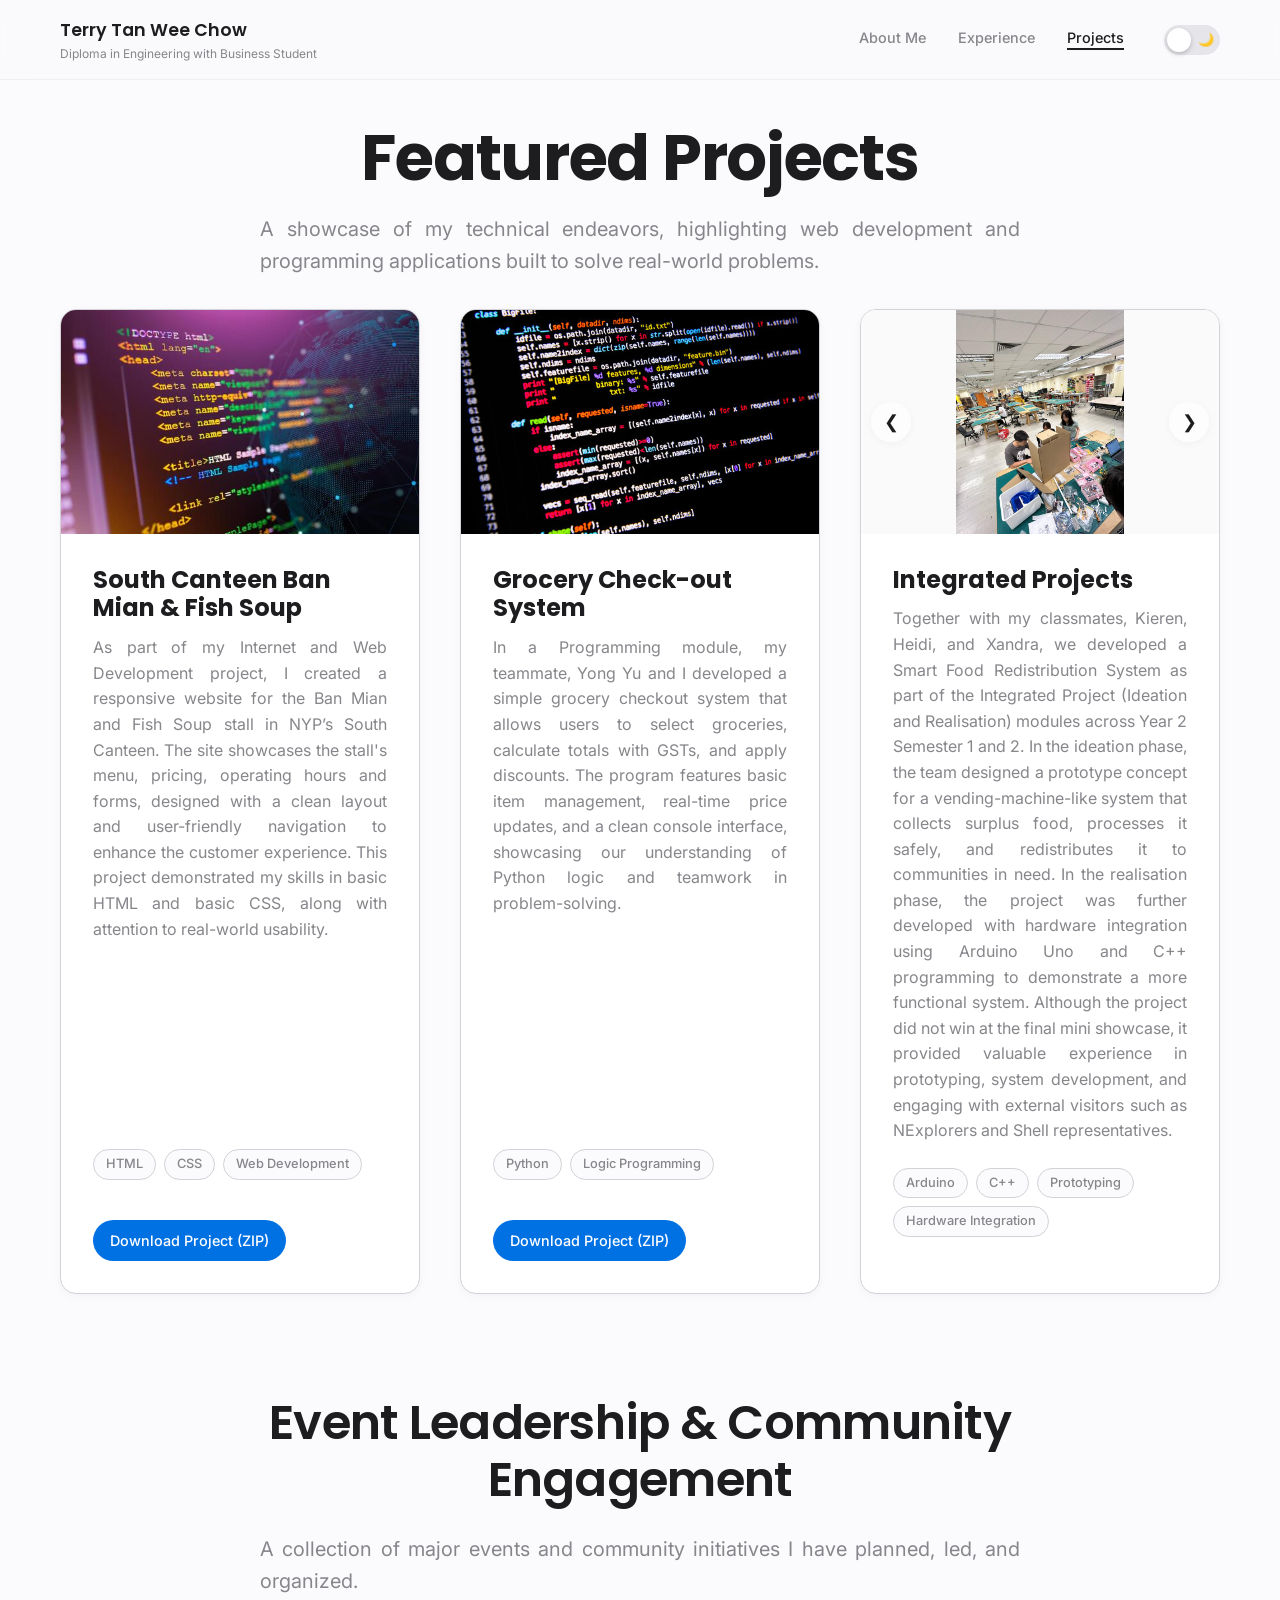
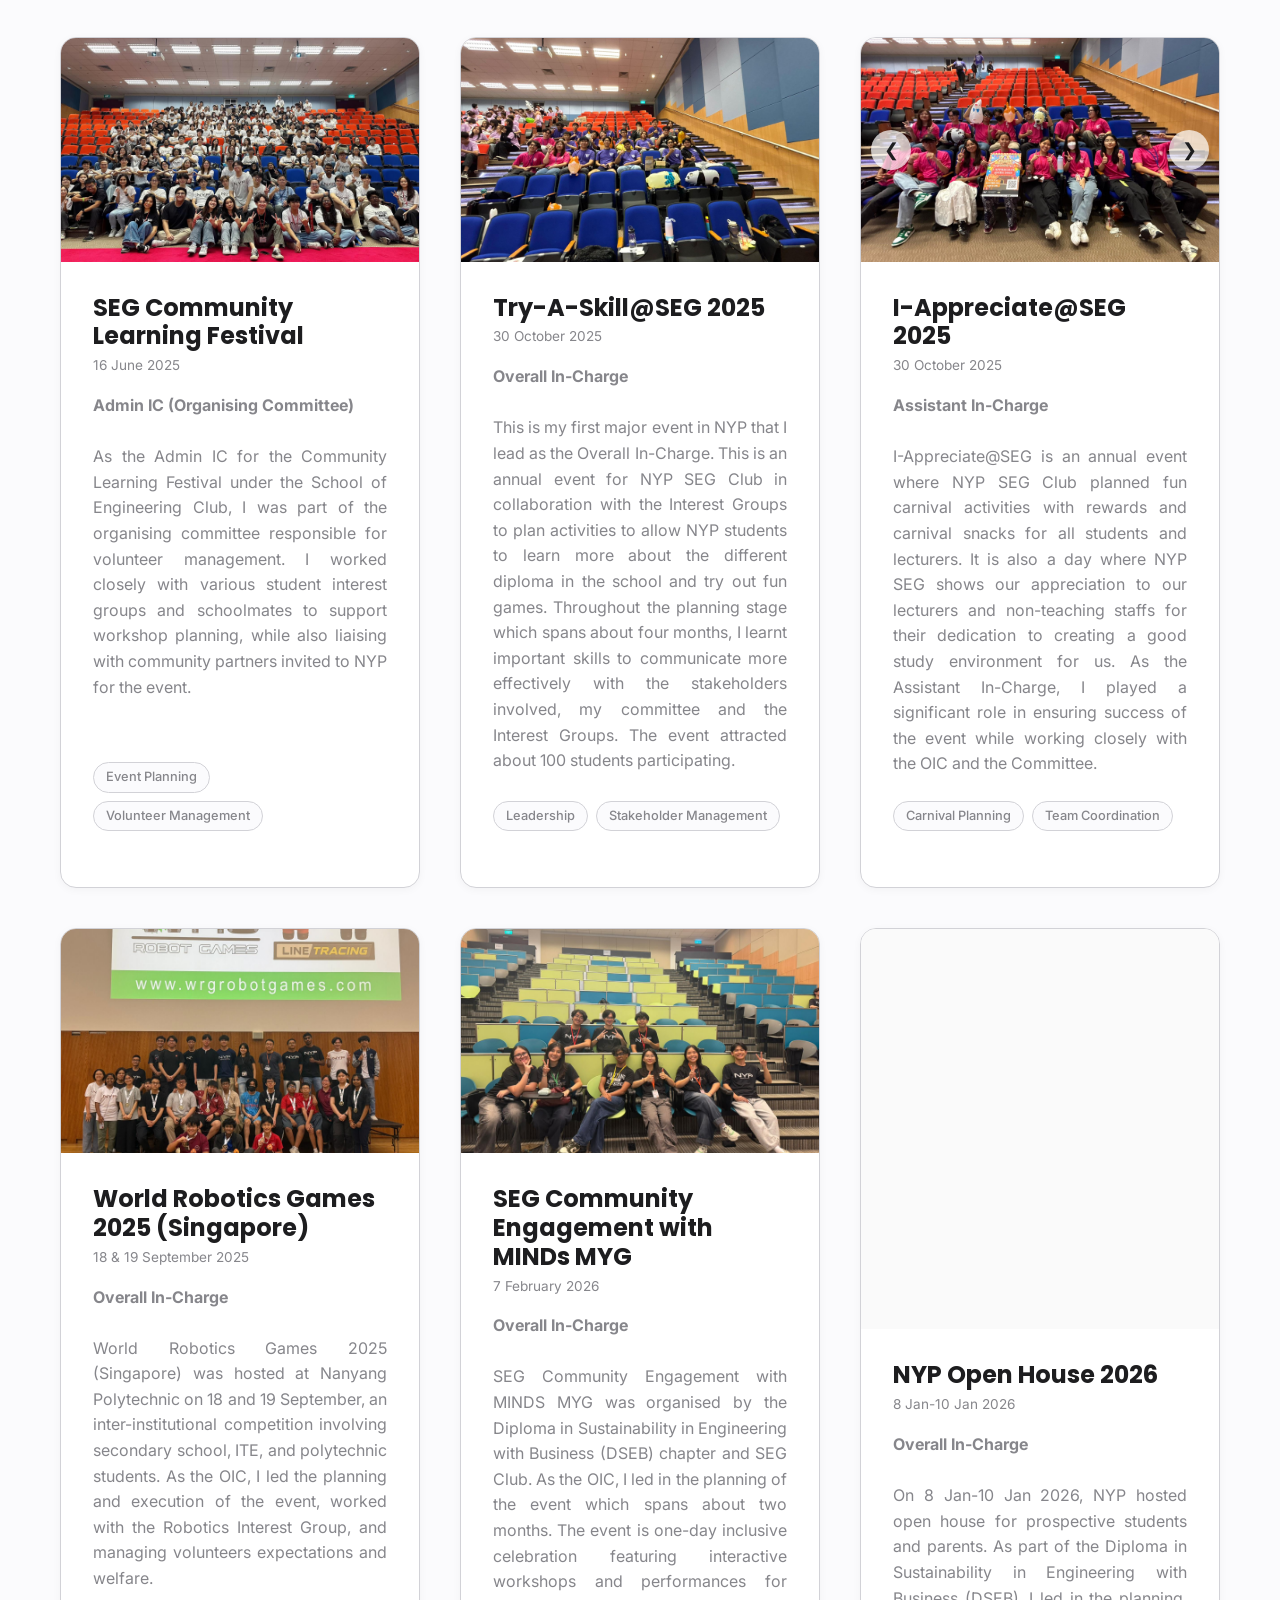
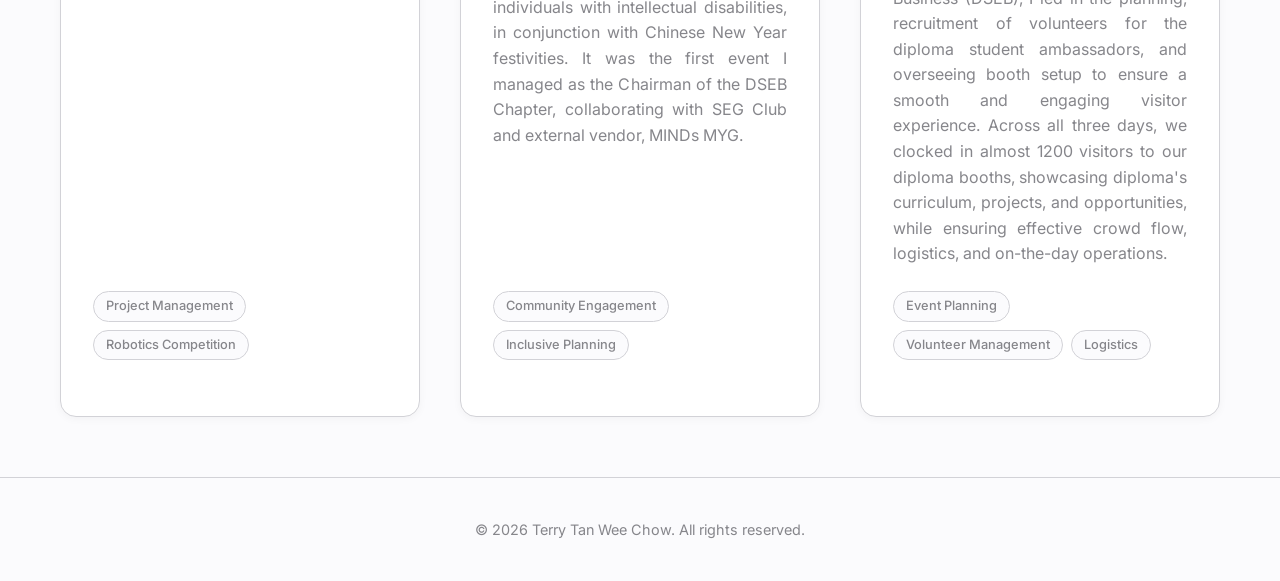
==== project.html @ 7a1ddddc "Add files via upload" ====
<!DOCTYPE html>
<html lang="en">

<head>
  <meta charset="UTF-8">
  <meta name="viewport" content="width=device-width, initial-scale=1.0">
  <title>Projects | Portfolio</title>
  <link rel="stylesheet" href="style/style.css">
  <link rel="preconnect" href="https://fonts.googleapis.com">
  <link rel="preconnect" href="https://fonts.gstatic.com" crossorigin>
  <link
    href="https://fonts.googleapis.com/css2?family=Inter:wght@300;400;500;600&family=Poppins:wght@500;600;700&display=swap"
    rel="stylesheet">
</head>

<body>

  <!-- Navigation -->
  <nav class="navbar" id="navbar">
    <div class="nav-container">
      <div class="nav-brand">
        <span class="nav-name">Terry Tan Wee Chow</span>
        <span class="nav-subtitle">Diploma in Engineering with Business Student</span>
      </div>
      <button class="mobile-menu-btn" id="mobileMenuBtn" aria-label="Toggle Menu">
        <span class="mobile-menu-icon"></span>
      </button>
      <ul class="nav-links" id="navLinks">
        <li><a href="index.html" class="nav-link">About Me</a></li>
        <li><a href="resume.html" class="nav-link">Experience</a></li>
        <li><a href="project.html" class="nav-link active">Projects</a></li>
        <li style="display: flex; align-items: center; margin-left: 8px;">
          <label class="theme-switch" for="darkModeToggle" aria-label="Toggle Dark Mode">
            <input type="checkbox" id="darkModeToggle" />
            <div class="theme-slider">
              <span class="icon">☀️</span>
              <span class="icon">🌙</span>
            </div>
          </label>
        </li>
      </ul>
    </div>
  </nav>

  <!-- Projects Header -->
  <section class="container fade-in projects-header" style="margin-bottom: 20px;">
    <h1 class="heading-xl">Featured Projects</h1>
    <p class="text-lead">A showcase of my technical endeavors, highlighting web development and programming applications
      built to solve real-world problems.</p>
  </section>

  <!-- Projects Gallery -->
  <section class="container fade-in delay-1" style="margin-bottom: 60px;">
    <div class="project-grid">
      <!-- Project 1 -->
      <div class="project-card">
        <div class="project-image-wrapper">
          <img src="style/images/web development.jpg" alt="South Canteen Ban Mian & Fish Soup" class="project-image"
            loading="lazy"
            onerror="this.src='data:image/svg+xml;charset=UTF-8,%3Csvg xmlns=\'http://www.w3.org/2000/svg\' width=\'600\' height=\'400\' viewBox=\'0 0 600 400\'%3E%3Crect width=\'600\' height=\'400\' fill=\'%23e5e5ea\'/%3E%3Ctext x=\'50%25\' y=\'50%25\' dominant-baseline=\'middle\' text-anchor=\'middle\' fill=\'%2386868b\' font-family=\'sans-serif\' font-size=\'20\'%3EImage Placeholder%3C/text%3E%3C/svg%3E'">
        </div>
        <div class="project-content">
          <h3 class="project-title">South Canteen Ban Mian & Fish Soup</h3>
          <p class="project-description">As part of my Internet and Web Development project, I created a responsive
            website for the Ban Mian and Fish Soup stall in NYP’s South Canteen. The site showcases the stall's menu,
            pricing, operating hours and forms, designed with a clean layout and user-friendly navigation to enhance the
            customer experience. This project demonstrated my skills in basic HTML and basic CSS, along with attention
            to real-world usability.</p>
          <div class="project-tags">
            <span class="tag">HTML</span>
            <span class="tag">CSS</span>
            <span class="tag">Web Development</span>
          </div>
          <div class="project-links" style="margin-top: 16px;">
            <a href="style/BanMianWebsite.zip" class="btn btn-primary" download>Download Project (ZIP)</a>
          </div>
        </div>
      </div>

      <!-- Project 2 -->
      <div class="project-card">
        <div class="project-image-wrapper">
          <img src="style/images/python programming.jpg" alt="Grocery Check-out system" class="project-image"
            loading="lazy"
            onerror="this.src='data:image/svg+xml;charset=UTF-8,%3Csvg xmlns=\'http://www.w3.org/2000/svg\' width=\'600\' height=\'400\' viewBox=\'0 0 600 400\'%3E%3Crect width=\'600\' height=\'400\' fill=\'%23e5e5ea\'/%3E%3Ctext x=\'50%25\' y=\'50%25\' dominant-baseline=\'middle\' text-anchor=\'middle\' fill=\'%2386868b\' font-family=\'sans-serif\' font-size=\'20\'%3EImage Placeholder%3C/text%3E%3C/svg%3E'">
        </div>
        <div class="project-content">
          <h3 class="project-title">Grocery Check-out System</h3>
          <p class="project-description">In a Programming module, my teammate, Yong Yu and I developed a simple grocery
            checkout
            system that allows users to select groceries, calculate totals with GSTs, and apply discounts. The program
            features basic item management, real-time price updates, and a clean console interface, showcasing our
            understanding of Python logic and teamwork in problem-solving.</p>
          <div class="project-tags">
            <span class="tag">Python</span>
            <span class="tag">Logic Programming</span>
          </div>
          <div class="project-links" style="margin-top: 16px;">
            <a href="style/GroceryCheckout.zip" class="btn btn-primary" download>Download Project (ZIP)</a>
          </div>
        </div>
      </div>

      <!-- Project 3 -->
      <div class="project-card">
        <div class="project-image-wrapper carousel-container" id="integrated-carousel">
          <div class="carousel-track" id="integrated-track">
            <!-- Photo 1 -->
            <img src="style/images/integrated 1.jpg" alt="Integrated Project 1" class="project-image carousel-slide"
              loading="lazy" style="object-fit: contain; background-color: #fafafa;"
              onerror="this.src='data:image/svg+xml;charset=UTF-8,%3Csvg xmlns=\'http://www.w3.org/2000/svg\' width=\'600\' height=\'400\' viewBox=\'0 0 600 400\'%3E%3Crect width=\'600\' height=\'400\' fill=\'%23e5e5ea\'/%3E%3Ctext x=\'50%25\' y=\'50%25\' dominant-baseline=\'middle\' text-anchor=\'middle\' fill=\'%2386868b\' font-family=\'sans-serif\' font-size=\'20\'%3EPhoto 1%3C/text%3E%3C/svg%3E'">
            <!-- Photo 2 -->
            <img src="style/images/integrated 2.jpg" alt="Integrated Project 2" class="project-image carousel-slide"
              loading="lazy" style="object-fit: contain; background-color: #fafafa;"
              onerror="this.src='data:image/svg+xml;charset=UTF-8,%3Csvg xmlns=\'http://www.w3.org/2000/svg\' width=\'600\' height=\'400\' viewBox=\'0 0 600 400\'%3E%3Crect width=\'600\' height=\'400\' fill=\'%23e5e5ea\'/%3E%3Ctext x=\'50%25\' y=\'50%25\' dominant-baseline=\'middle\' text-anchor=\'middle\' fill=\'%2386868b\' font-family=\'sans-serif\' font-size=\'20\'%3EPhoto 2%3C/text%3E%3C/svg%3E'">
            <!-- Video 1 -->
            <video class="project-image carousel-slide" controls style="background-color: #000; object-fit: contain;"
              src="style/images/integrated video.mp4">
              Your browser does not support the video tag.
            </video>
          </div>
          <button class="carousel-btn prev-btn" id="integrated-prev" aria-label="Previous image">&#10094;</button>
          <button class="carousel-btn next-btn" id="integrated-next" aria-label="Next image">&#10095;</button>
        </div>
        <div class="project-content">
          <h3 class="project-title">Integrated Projects</h3>
          <p class="project-description">Together with my classmates, Kieren, Heidi, and Xandra, we developed a Smart
            Food Redistribution System as part of the Integrated Project (Ideation and Realisation) modules across Year
            2 Semester 1 and 2. In the ideation phase, the team designed a prototype concept for a vending-machine-like
            system that collects surplus food, processes it safely, and redistributes it to communities in need. In the
            realisation phase, the project was further developed with hardware integration using Arduino Uno and C++
            programming to demonstrate a more functional system. Although the project did not win at the final mini
            showcase, it provided valuable experience in prototyping, system development, and engaging with external
            visitors such as NExplorers and Shell representatives.</p>
          <div class="project-tags">
            <span class="tag">Arduino</span>
            <span class="tag">C++</span>
            <span class="tag">Prototyping</span>
            <span class="tag">Hardware Integration</span>
          </div>
        </div>
      </div>
    </div>
  </section>

  <!-- Events Header -->
  <section class="container fade-in delay-2"
    style="text-align: center; max-width: 800px; margin: 0 auto 40px; padding-top: 40px;">
    <h2 class="heading-lg">Event Leadership & Community Engagement</h2>
    <p class="text-lead">A collection of major events and community initiatives I have planned, led, and organized.</p>
  </section>

  <!-- Events Gallery -->
  <section class="container fade-in delay-2" style="margin-bottom: 60px;">
    <div class="project-grid">
      <!-- Event 1 -->
      <div class="project-card">
        <div class="project-image-wrapper">
          <img src="style/images/seg clf.jpg" alt="SEG Community Learning Festival" class="project-image"
            loading="lazy"
            onerror="this.src='data:image/svg+xml;charset=UTF-8,%3Csvg xmlns=\'http://www.w3.org/2000/svg\' width=\'600\' height=\'400\' viewBox=\'0 0 600 400\'%3E%3Crect width=\'600\' height=\'400\' fill=\'%23e5e5ea\'/%3E%3Ctext x=\'50%25\' y=\'50%25\' dominant-baseline=\'middle\' text-anchor=\'middle\' fill=\'%2386868b\' font-family=\'sans-serif\' font-size=\'20\'%3EImage Placeholder%3C/text%3E%3C/svg%3E'">
        </div>
        <div class="project-content">
          <h3 class="project-title" style="margin-bottom: 4px;">SEG Community Learning Festival</h3>
          <p class="duration" style="margin-bottom: 16px;">16 June 2025</p>
          <p class="project-description"><strong>Admin IC (Organising Committee)</strong><br><br>As the Admin IC for the
            Community Learning Festival under the School of Engineering Club, I was part of the organising committee
            responsible for volunteer management. I worked closely with various student interest groups and schoolmates
            to support workshop planning, while also liaising with community partners invited to NYP for the event.</p>
          <div class="project-tags">
            <span class="tag">Event Planning</span>
            <span class="tag">Volunteer Management</span>
          </div>
        </div>
      </div>

      <!-- Event 2 -->
      <div class="project-card">
        <div class="project-image-wrapper">
          <img src="style/images/try a skill (1).jpg" alt="Try-A-Skill@SEG 2025" class="project-image" loading="lazy"
            onerror="this.src='data:image/svg+xml;charset=UTF-8,%3Csvg xmlns=\'http://www.w3.org/2000/svg\' width=\'600\' height=\'400\' viewBox=\'0 0 600 400\'%3E%3Crect width=\'600\' height=\'400\' fill=\'%23e5e5ea\'/%3E%3Ctext x=\'50%25\' y=\'50%25\' dominant-baseline=\'middle\' text-anchor=\'middle\' fill=\'%2386868b\' font-family=\'sans-serif\' font-size=\'20\'%3EImage Placeholder%3C/text%3E%3C/svg%3E'">
        </div>
        <div class="project-content">
          <h3 class="project-title" style="margin-bottom: 4px;">Try-A-Skill@SEG 2025</h3>
          <p class="duration" style="margin-bottom: 16px;">30 October 2025</p>
          <p class="project-description"><strong>Overall In-Charge</strong><br><br>This is my first major event in NYP
            that I lead as the Overall In-Charge. This is an annual event for NYP SEG Club in collaboration with the
            Interest Groups to plan activities to allow NYP students to learn more about the different diploma in the
            school and try out fun games. Throughout the planning stage which spans about four months, I learnt
            important skills to communicate more effectively with the stakeholders involved, my committee and the
            Interest Groups. The event attracted about 100 students participating.</p>
          <div class="project-tags">
            <span class="tag">Leadership</span>
            <span class="tag">Stakeholder Management</span>
          </div>
        </div>
      </div>

      <!-- Event 3 -->
      <div class="project-card">
        <div class="project-image-wrapper carousel-container" id="iappreciate-carousel">
          <div class="carousel-track" id="iappreciate-track">
            <img src="style/images/i-appreciate (1).jpg" alt="I-Appreciate@SEG 2025 - 1"
              class="project-image carousel-slide" loading="lazy"
              onerror="this.src='data:image/svg+xml;charset=UTF-8,%3Csvg xmlns=\'http://www.w3.org/2000/svg\' width=\'600\' height=\'400\' viewBox=\'0 0 600 400\'%3E%3Crect width=\'600\' height=\'400\' fill=\'%23e5e5ea\'/%3E%3Ctext x=\'50%25\' y=\'50%25\' dominant-baseline=\'middle\' text-anchor=\'middle\' fill=\'%2386868b\' font-family=\'sans-serif\' font-size=\'20\'%3EPhoto 1%3C/text%3E%3C/svg%3E'">
            <img src="style/images/i appreciate (2).jpg" alt="I-Appreciate@SEG 2025 - 2"
              class="project-image carousel-slide" loading="lazy"
              onerror="this.src='data:image/svg+xml;charset=UTF-8,%3Csvg xmlns=\'http://www.w3.org/2000/svg\' width=\'600\' height=\'400\' viewBox=\'0 0 600 400\'%3E%3Crect width=\'600\' height=\'400\' fill=\'%23e5e5ea\'/%3E%3Ctext x=\'50%25\' y=\'50%25\' dominant-baseline=\'middle\' text-anchor=\'middle\' fill=\'%2386868b\' font-family=\'sans-serif\' font-size=\'20\'%3EPhoto 2%3C/text%3E%3C/svg%3E'">
            <img src="style/images/i appreciate (3).jpg" alt="I-Appreciate@SEG 2025 - 3"
              class="project-image carousel-slide" loading="lazy"
              onerror="this.src='data:image/svg+xml;charset=UTF-8,%3Csvg xmlns=\'http://www.w3.org/2000/svg\' width=\'600\' height=\'400\' viewBox=\'0 0 600 400\'%3E%3Crect width=\'600\' height=\'400\' fill=\'%23e5e5ea\'/%3E%3Ctext x=\'50%25\' y=\'50%25\' dominant-baseline=\'middle\' text-anchor=\'middle\' fill=\'%2386868b\' font-family=\'sans-serif\' font-size=\'20\'%3EPhoto 3%3C/text%3E%3C/svg%3E'">
            <img src="style/images/i appreciate (4).jpg" alt="I-Appreciate@SEG 2025 - 4"
              class="project-image carousel-slide" loading="lazy" style="object-position: top center;"
              onerror="this.src='data:image/svg+xml;charset=UTF-8,%3Csvg xmlns=\'http://www.w3.org/2000/svg\' width=\'600\' height=\'400\' viewBox=\'0 0 600 400\'%3E%3Crect width=\'600\' height=\'400\' fill=\'%23e5e5ea\'/%3E%3Ctext x=\'50%25\' y=\'50%25\' dominant-baseline=\'middle\' text-anchor=\'middle\' fill=\'%2386868b\' font-family=\'sans-serif\' font-size=\'20\'%3EPhoto 4%3C/text%3E%3C/svg%3E'">
            <img src="style/images/i appreciate (5).jpg" alt="I-Appreciate@SEG 2025 - 5"
              class="project-image carousel-slide" loading="lazy"
              onerror="this.src='data:image/svg+xml;charset=UTF-8,%3Csvg xmlns=\'http://www.w3.org/2000/svg\' width=\'600\' height=\'400\' viewBox=\'0 0 600 400\'%3E%3Crect width=\'600\' height=\'400\' fill=\'%23e5e5ea\'/%3E%3Ctext x=\'50%25\' y=\'50%25\' dominant-baseline=\'middle\' text-anchor=\'middle\' fill=\'%2386868b\' font-family=\'sans-serif\' font-size=\'20\'%3EPhoto 5%3C/text%3E%3C/svg%3E'">
            <img src="style/images/i appreciate (6).jpg" alt="I-Appreciate@SEG 2025 - 6"
              class="project-image carousel-slide" loading="lazy"
              onerror="this.src='data:image/svg+xml;charset=UTF-8,%3Csvg xmlns=\'http://www.w3.org/2000/svg\' width=\'600\' height=\'400\' viewBox=\'0 0 600 400\'%3E%3Crect width=\'600\' height=\'400\' fill=\'%23e5e5ea\'/%3E%3Ctext x=\'50%25\' y=\'50%25\' dominant-baseline=\'middle\' text-anchor=\'middle\' fill=\'%2386868b\' font-family=\'sans-serif\' font-size=\'20\'%3EPhoto 6%3C/text%3E%3C/svg%3E'">
          </div>
          <button class="carousel-btn prev-btn" id="iappreciate-prev" aria-label="Previous image">&#10094;</button>
          <button class="carousel-btn next-btn" id="iappreciate-next" aria-label="Next image">&#10095;</button>
        </div>
        <div class="project-content">
          <h3 class="project-title" style="margin-bottom: 4px;">I-Appreciate@SEG 2025</h3>
          <p class="duration" style="margin-bottom: 16px;">30 October 2025</p>
          <p class="project-description"><strong>Assistant In-Charge</strong><br><br>I-Appreciate@SEG is an annual event
            where NYP SEG Club planned fun carnival activities with rewards and carnival snacks for all students and
            lecturers. It is also a day where NYP SEG shows our appreciation to our lecturers and non-teaching staffs
            for their dedication to creating a good study environment for us. As the Assistant In-Charge, I played a
            significant role in ensuring success of the event while working closely with the OIC and the Committee.</p>
          <div class="project-tags">
            <span class="tag">Carnival Planning</span>
            <span class="tag">Team Coordination</span>
          </div>
        </div>
      </div>

      <!-- Event 4 -->
      <div class="project-card">
        <div class="project-image-wrapper">
          <img src="style/images/wrg 2025.jpeg" alt="World Robotics Games 2025" class="project-image" loading="lazy"
            onerror="this.src='data:image/svg+xml;charset=UTF-8,%3Csvg xmlns=\'http://www.w3.org/2000/svg\' width=\'600\' height=\'400\' viewBox=\'0 0 600 400\'%3E%3Crect width=\'600\' height=\'400\' fill=\'%23e5e5ea\'/%3E%3Ctext x=\'50%25\' y=\'50%25\' dominant-baseline=\'middle\' text-anchor=\'middle\' fill=\'%2386868b\' font-family=\'sans-serif\' font-size=\'20\'%3EImage Placeholder%3C/text%3E%3C/svg%3E'">
        </div>
        <div class="project-content">
          <h3 class="project-title" style="margin-bottom: 4px;">World Robotics Games 2025 (Singapore)</h3>
          <p class="duration" style="margin-bottom: 16px;">18 & 19 September 2025</p>
          <p class="project-description"><strong>Overall In-Charge</strong><br><br>World Robotics Games 2025 (Singapore)
            was hosted at Nanyang Polytechnic on 18 and 19 September, an inter-institutional competition involving
            secondary school, ITE, and polytechnic students. As the OIC, I led the planning and execution of the event,
            worked with the Robotics Interest Group, and managing volunteers expectations and welfare.</p>
          <div class="project-tags">
            <span class="tag">Project Management</span>
            <span class="tag">Robotics Competition</span>
          </div>
        </div>
      </div>

      <!-- Event 5 -->
      <div class="project-card">
        <div class="project-image-wrapper">
          <img src="style/images/seg community engagement comms.jpeg" alt="SEG Community Engagement with MINDs MYG"
            class="project-image" loading="lazy"
            onerror="this.src='data:image/svg+xml;charset=UTF-8,%3Csvg xmlns=\'http://www.w3.org/2000/svg\' width=\'600\' height=\'400\' viewBox=\'0 0 600 400\'%3E%3Crect width=\'600\' height=\'400\' fill=\'%23e5e5ea\'/%3E%3Ctext x=\'50%25\' y=\'50%25\' dominant-baseline=\'middle\' text-anchor=\'middle\' fill=\'%2386868b\' font-family=\'sans-serif\' font-size=\'20\'%3EImage Placeholder%3C/text%3E%3C/svg%3E'">
        </div>
        <div class="project-content">
          <h3 class="project-title" style="margin-bottom: 4px;">SEG Community Engagement with MINDs MYG</h3>
          <p class="duration" style="margin-bottom: 16px;">7 February 2026</p>
          <p class="project-description"><strong>Overall In-Charge</strong><br><br>SEG Community Engagement with MINDS
            MYG was organised by the Diploma in Sustainability in Engineering with Business (DSEB) chapter and SEG Club.
            As the OIC, I led in the planning of the event which spans about two months. The event is one-day inclusive
            celebration featuring interactive workshops and performances for individuals with intellectual disabilities,
            in conjunction with Chinese New Year festivities. It was the first event I managed as the Chairman of the
            DSEB Chapter, collaborating with SEG Club and external vendor, MINDs MYG.</p>
          <div class="project-tags">
            <span class="tag">Community Engagement</span>
            <span class="tag">Inclusive Planning</span>
          </div>
        </div>
      </div>

      <!-- Event 6 -->
      <div class="project-card">
        <div class="project-image-wrapper"
          style="min-height: 400px; display: flex; align-items: center; justify-content: center; background: #fafafa;">
          <iframe src="https://www.instagram.com/reel/DTRq0XhkXzp/embed/" width="100%" height="100%" frameborder="0"
            scrolling="no" allowtransparency="true"
            style="border: none; overflow: hidden; min-height: 400px; max-width: 320px; margin: 0 auto; display: block;"></iframe>
        </div>
        <div class="project-content">
          <h3 class="project-title" style="margin-bottom: 4px;">NYP Open House 2026</h3>
          <p class="duration" style="margin-bottom: 16px;">8 Jan-10 Jan 2026</p>
          <p class="project-description"><strong>Overall In-Charge</strong><br><br>On 8 Jan-10 Jan 2026, NYP hosted open
            house for prospective students and
            parents. As part of the Diploma in Sustainability in Engineering with Business (DSEB), I led in the
            planning, recruitment of volunteers for the diploma student ambassadors, and overseeing booth setup to
            ensure a smooth and engaging visitor experience. Across all three days, we clocked in almost 1200 visitors
            to our diploma booths, showcasing diploma's curriculum, projects, and opportunities, while ensuring
            effective crowd flow, logistics, and on-the-day operations.</p>
          <div class="project-tags">
            <span class="tag">Event Planning</span>
            <span class="tag">Volunteer Management</span>
            <span class="tag">Logistics</span>
          </div>
        </div>
      </div>

    </div>
  </section>

  <!-- Footer -->
  <footer>
    <div class="container">
      <p>&copy; 2026 Terry Tan Wee Chow. All rights reserved.</p>
    </div>
  </footer>

  <script>
    // Mobile Menu Toggle
    const mobileMenuBtn = document.getElementById('mobileMenuBtn');
    const navLinks = document.getElementById('navLinks');

    mobileMenuBtn.addEventListener('click', () => {
      navLinks.classList.toggle('active');
    });

    // Navbar scroll effect
    const navbar = document.getElementById('navbar');
    window.addEventListener('scroll', () => {
      if (window.scrollY > 50) {
        navbar.style.background = 'var(--nav-bg)';
        navbar.style.boxShadow = 'var(--shadow-sm)';
      } else {
        navbar.style.background = 'var(--nav-bg)';
        navbar.style.boxShadow = 'none';
      }
    });

    // Carousel Logic for I-Appreciate
    const track = document.getElementById('iappreciate-track');
    const prevBtn = document.getElementById('iappreciate-prev');
    const nextBtn = document.getElementById('iappreciate-next');

    if (track && prevBtn && nextBtn) {
      const slides = Array.from(track.children);
      let currentIndex = 0;

      function updateCarousel() {
        track.style.transform = 'translateX(-' + (currentIndex * 100) + '%)';
      }

      nextBtn.addEventListener('click', () => {
        currentIndex = (currentIndex + 1) % slides.length;
        updateCarousel();
      });

      prevBtn.addEventListener('click', () => {
        currentIndex = (currentIndex - 1 + slides.length) % slides.length;
        updateCarousel();
      });
    }

    // Carousel Logic for Integrated Project
    const intTrack = document.getElementById('integrated-track');
    const intPrevBtn = document.getElementById('integrated-prev');
    const intNextBtn = document.getElementById('integrated-next');

    if (intTrack && intPrevBtn && intNextBtn) {
      const intSlides = Array.from(intTrack.children);
      let intCurrentIndex = 0;

      function updateIntCarousel() {
        intTrack.style.transform = 'translateX(-' + (intCurrentIndex * 100) + '%)';
      }

      intNextBtn.addEventListener('click', () => {
        intCurrentIndex = (intCurrentIndex + 1) % intSlides.length;
        updateIntCarousel();
      });

      intPrevBtn.addEventListener('click', () => {
        intCurrentIndex = (intCurrentIndex - 1 + intSlides.length) % intSlides.length;
        updateIntCarousel();
      });
    }
  </script>
  <script src="style/theme.js"></script>
</body>

</html>
---- style/style.css ----
@import url('https://fonts.googleapis.com/css2?family=Inter:wght@300;400;500;600&family=Poppins:wght@500;600;700&display=swap');

:root {
  /* Colors */
  --bg-color: #fbfbfd;
  --text-primary: #1d1d1f;
  --text-secondary: #86868b;
  --card-bg: #ffffff;
  --accent-color: #0071e3;
  --accent-hover: #0077ed;
  --border-color: #d2d2d7;
  --nav-bg: rgba(251, 251, 253, 0.8);

  /* Typography */
  --font-heading: 'Poppins', sans-serif;
  --font-body: 'Inter', sans-serif;

  /* Spacing */
  --section-padding: 100px 20px;
  --max-width: 1200px;

  /* Effects */
  --shadow-sm: 0 2px 8px rgba(0, 0, 0, 0.04);
  --shadow-md: 0 4px 16px rgba(0, 0, 0, 0.08);
  --shadow-lg: 0 12px 32px rgba(0, 0, 0, 0.12);
  --radius-sm: 8px;
  --radius-md: 16px;
  --radius-lg: 24px;
  --radius-full: 9999px;
  
  /* Transitions */
  --transition-fast: 0.2s cubic-bezier(0.25, 0.1, 0.25, 1);
  --transition-normal: 0.3s cubic-bezier(0.25, 0.1, 0.25, 1);
}

[data-theme="dark"] {
  --bg-color: #000000;
  --text-primary: #f5f5f7;
  --text-secondary: #a1a1a6;
  --card-bg: #1c1c1e;
  --border-color: #38383a;
  --nav-bg: rgba(0, 0, 0, 0.8);
}

/* Base Styles */
* {
  margin: 0;
  padding: 0;
  box-sizing: border-box;
}

body {
  font-family: var(--font-body);
  background-color: var(--bg-color);
  color: var(--text-primary);
  line-height: 1.6;
  -webkit-font-smoothing: antialiased;
}

h1, h2, h3, h4, h5, h6 {
  font-family: var(--font-heading);
  color: var(--text-primary);
  line-height: 1.2;
}

a {
  text-decoration: none;
  color: inherit;
}

ul {
  list-style: none;
}

img {
  max-width: 100%;
  height: auto;
  display: block;
}

.container {
  max-width: var(--max-width);
  margin: 0 auto;
  padding: 0 20px;
}

/* Typography Classes */
.heading-xl {
  font-size: clamp(2.5rem, 5vw, 4.5rem);
  font-weight: 700;
  letter-spacing: -0.02em;
  margin-bottom: 16px;
}

.heading-lg {
  font-size: clamp(2rem, 4vw, 3rem);
  font-weight: 600;
  letter-spacing: -0.015em;
  margin-bottom: 24px;
}

.heading-md {
  font-size: 1.5rem;
  font-weight: 600;
  margin-bottom: 12px;
}

.text-lead {
  font-size: 1.25rem;
  color: var(--text-secondary);
  font-weight: 400;
  margin-bottom: 32px;
  text-align: justify;
}

.text-muted {
  color: var(--text-secondary);
}

/* Animations */
@keyframes fadeIn {
  from { opacity: 0; transform: translateY(20px); }
  to { opacity: 1; transform: translateY(0); }
}

.fade-in {
  animation: fadeIn 0.8s cubic-bezier(0.25, 0.1, 0.25, 1) forwards;
  opacity: 0;
}

.delay-1 { animation-delay: 0.1s; }
.delay-2 { animation-delay: 0.2s; }
.delay-3 { animation-delay: 0.3s; }

/* Navigation */
.navbar {
  position: fixed;
  top: 0;
  left: 0;
  width: 100%;
  background: var(--nav-bg);
  backdrop-filter: blur(12px);
  -webkit-backdrop-filter: blur(12px);
  z-index: 1000;
  border-bottom: 1px solid rgba(210, 210, 215, 0.3);
  transition: all var(--transition-normal);
}

.nav-container {
  display: flex;
  justify-content: space-between;
  align-items: center;
  padding: 16px 20px;
  max-width: var(--max-width);
  margin: 0 auto;
}

.nav-brand {
  display: flex;
  flex-direction: column;
}

.nav-name {
  font-family: var(--font-heading);
  font-weight: 600;
  font-size: 1.1rem;
}

.nav-subtitle {
  font-size: 0.75rem;
  color: var(--text-secondary);
}

.nav-links {
  display: flex;
  gap: 32px;
}

.nav-link {
  font-size: 0.9rem;
  font-weight: 500;
  color: var(--text-secondary);
  transition: color var(--transition-fast);
  position: relative;
}

.nav-link:hover {
  color: var(--text-primary);
}

.nav-link.active {
  color: var(--text-primary);
}

.nav-link::after {
  content: '';
  position: absolute;
  bottom: -4px;
  left: 0;
  width: 0;
  height: 2px;
  background-color: var(--text-primary);
  transition: width var(--transition-normal);
}

.nav-link:hover::after, .nav-link.active::after {
  width: 100%;
}

/* Mobile Menu Toggle */
.mobile-menu-btn {
  display: none;
  background: none;
  border: none;
  cursor: pointer;
  padding: 8px;
}

.mobile-menu-icon {
  display: block;
  width: 24px;
  height: 2px;
  background-color: var(--text-primary);
  position: relative;
  transition: background-color var(--transition-fast);
}

.mobile-menu-icon::before, .mobile-menu-icon::after {
  content: '';
  position: absolute;
  width: 100%;
  height: 100%;
  background-color: var(--text-primary);
  transition: transform var(--transition-fast);
  left: 0;
}

.mobile-menu-icon::before { transform: translateY(-6px); }
.mobile-menu-icon::after { transform: translateY(6px); }

/* Buttons */
.btn {
  display: inline-flex;
  align-items: center;
  justify-content: center;
  padding: 12px 24px;
  border-radius: var(--radius-full);
  font-size: 1rem;
  font-weight: 500;
  text-align: center;
  cursor: pointer;
  transition: all var(--transition-normal);
  border: 1px solid transparent;
}

.btn-primary {
  background-color: var(--accent-color);
  color: white;
}

.btn-primary:hover {
  background-color: var(--accent-hover);
  transform: translateY(-2px);
  box-shadow: var(--shadow-md);
}

.btn-secondary {
  background-color: transparent;
  color: var(--text-primary);
  border-color: var(--text-primary);
}

.btn-secondary:hover {
  background-color: var(--text-primary);
  color: white;
  transform: translateY(-2px);
}

.btn-group {
  display: flex;
  gap: 16px;
  flex-wrap: wrap;
}

/* Sections */
section {
  padding: var(--section-padding);
}

/* Hero Section */
.hero {
  min-height: 100vh;
  display: flex;
  align-items: center;
  padding-top: 80px; /* Offset for navbar */
}

.hero-grid {
  display: grid;
  grid-template-columns: 1.2fr 0.8fr;
  gap: 64px;
  align-items: center;
}

.hero-content {
  display: flex;
  flex-direction: column;
  justify-content: center;
}

.hero-greeting {
  font-size: 1.25rem;
  font-weight: 500;
  color: var(--text-secondary);
  margin-bottom: 8px;
}

.hero-image-wrapper {
  position: relative;
  border-radius: var(--radius-full);
  overflow: hidden;
  aspect-ratio: 1;
  max-width: 400px;
  margin: 0 auto;
  box-shadow: var(--shadow-lg);
  border: 4px solid white;
}

.hero-image {
  width: 100%;
  height: 100%;
  object-fit: cover;
  transition: transform 0.5s ease;
}

.hero-image-wrapper:hover .hero-image {
  transform: scale(1.05);
}

/* About Section */
.about-grid {
  display: grid;
  grid-template-columns: 1fr 1fr;
  gap: 64px;
  align-items: center;
}

.about-image-wrapper {
  border-radius: var(--radius-md);
  overflow: hidden;
  box-shadow: var(--shadow-md);
}

.about-image {
  width: 100%;
  height: auto;
  aspect-ratio: 4/5;
  object-fit: cover;
}

.about-text p {
  margin-bottom: 16px;
  font-size: 1.1rem;
  color: var(--text-secondary);
}

/* Skills Section */
.skills-grid {
  display: grid;
  grid-template-columns: repeat(auto-fit, minmax(250px, 1fr));
  gap: 24px;
  margin-top: 40px;
}

.skill-card {
  background: var(--card-bg);
  padding: 32px;
  border-radius: var(--radius-md);
  box-shadow: var(--shadow-sm);
  transition: all var(--transition-normal);
  border: 1px solid var(--border-color);
}

.skill-card:hover {
  transform: translateY(-5px);
  box-shadow: var(--shadow-md);
}

.skill-list {
  margin-top: 16px;
}

.skill-list li {
  padding: 8px 0;
  border-bottom: 1px solid var(--border-color);
  color: var(--text-secondary);
}

.skill-list li:last-child {
  border-bottom: none;
}

/* Timeline (Resume) */
.timeline {
  position: relative;
  max-width: 800px;
  margin: 60px auto 0;
}

.timeline::before {
  content: '';
  position: absolute;
  width: 2px;
  background-color: var(--border-color);
  top: 0;
  bottom: 0;
  left: 50%;
  margin-left: -1px;
}

.timeline-item {
  padding: 10px 40px;
  position: relative;
  background-color: inherit;
  width: 50%;
}

.timeline-item:nth-child(odd) {
  left: 0;
}

.timeline-item:nth-child(even) {
  left: 50%;
}

.timeline-dot {
  position: absolute;
  width: 16px;
  height: 16px;
  background-color: white;
  border: 4px solid var(--accent-color);
  border-radius: 50%;
  top: 15px;
  z-index: 1;
}

.timeline-item:nth-child(odd) .timeline-dot {
  right: -8px;
}

.timeline-item:nth-child(even) .timeline-dot {
  left: -8px;
}

.timeline-content {
  padding: 24px;
  background-color: var(--card-bg);
  border-radius: var(--radius-md);
  box-shadow: var(--shadow-sm);
  transition: all var(--transition-normal);
  border: 1px solid var(--border-color);
}

.timeline-content:hover {
  transform: translateY(-5px);
  box-shadow: var(--shadow-md);
}

.company-logo {
  width: 48px;
  height: 48px;
  border-radius: var(--radius-sm);
  background-color: #f0f0f0;
  margin-bottom: 16px;
  object-fit: cover;
}

.job-title {
  font-family: var(--font-heading);
  font-size: 1.25rem;
  font-weight: 600;
  margin-bottom: 4px;
}

.company-name {
  color: var(--accent-color);
  font-weight: 500;
  margin-bottom: 4px;
}

.duration {
  font-size: 0.85rem;
  color: var(--text-secondary);
  margin-bottom: 16px;
}

.responsibilities {
  font-size: 0.95rem;
  color: var(--text-secondary);
  padding-left: 20px;
  list-style-type: disc;
}

.responsibilities li {
  margin-bottom: 8px;
}

/* Certifications */
.certs-grid {
  display: grid;
  grid-template-columns: repeat(auto-fit, minmax(300px, 1fr));
  gap: 24px;
  margin-top: 40px;
}

.cert-card {
  display: flex;
  align-items: center;
  gap: 20px;
  background: var(--card-bg);
  padding: 24px;
  border-radius: var(--radius-md);
  box-shadow: var(--shadow-sm);
  border: 1px solid var(--border-color);
  transition: all var(--transition-normal);
}

.cert-card:hover {
  transform: translateY(-3px);
  box-shadow: var(--shadow-md);
}

.cert-image {
  width: 60px;
  height: 60px;
  border-radius: var(--radius-sm);
  background-color: #f0f0f0;
  object-fit: cover;
}

.cert-info h4 {
  font-size: 1.1rem;
  margin-bottom: 4px;
}

.cert-info p {
  font-size: 0.9rem;
  color: var(--text-secondary);
}

.cert-date {
  font-size: 0.8rem;
  color: var(--text-secondary);
  margin-top: 4px;
}

/* Projects Gallery */
.projects-header {
  text-align: center;
  max-width: 800px;
  margin: 0 auto 60px;
  padding-top: 120px; /* Space for navbar */
}

.project-grid {
  display: grid;
  grid-template-columns: repeat(auto-fill, minmax(350px, 1fr));
  gap: 40px;
}

.project-card {
  background: var(--card-bg);
  border-radius: var(--radius-md);
  overflow: hidden;
  box-shadow: var(--shadow-sm);
  transition: all var(--transition-normal);
  border: 1px solid var(--border-color);
  display: flex;
  flex-direction: column;
}

.project-card:hover {
  transform: translateY(-8px);
  box-shadow: var(--shadow-lg);
}

.project-image-wrapper {
  width: 100%;
  aspect-ratio: 16/10;
  overflow: hidden;
  background-color: #f0f0f0;
}

.project-image {
  width: 100%;
  height: 100%;
  object-fit: cover;
  transition: transform 0.5s ease;
}

.project-card:hover .project-image {
  transform: scale(1.05);
}

.project-content {
  padding: 32px;
  display: flex;
  flex-direction: column;
  flex-grow: 1;
}

.project-title {
  font-size: 1.5rem;
  margin-bottom: 12px;
}

.project-description {
  color: var(--text-secondary);
  margin-bottom: 24px;
  flex-grow: 1;
  text-align: justify;
}

.project-tags {
  display: flex;
  flex-wrap: wrap;
  gap: 8px;
  margin-bottom: 24px;
}

.tag {
  background-color: var(--bg-color);
  color: var(--text-secondary);
  padding: 4px 12px;
  border-radius: var(--radius-full);
  font-size: 0.8rem;
  font-weight: 500;
  border: 1px solid var(--border-color);
}

.project-links {
  display: flex;
  gap: 16px;
}

.project-links .btn {
  padding: 8px 16px;
  font-size: 0.9rem;
}

/* Footer */
footer {
  text-align: center;
  padding: 40px 20px;
  border-top: 1px solid var(--border-color);
  color: var(--text-secondary);
  font-size: 0.9rem;
  margin-top: 40px;
}

/* Carousel */
.carousel-container {
  position: relative;
  overflow: hidden;
}

.carousel-track {
  display: flex;
  transition: transform 0.4s ease-in-out;
  height: 100%;
}

.carousel-slide {
  min-width: 100%;
  flex-shrink: 0;
  object-fit: cover;
}

.carousel-btn {
  position: absolute;
  top: 50%;
  transform: translateY(-50%);
  background: rgba(255, 255, 255, 0.7);
  border: none;
  width: 40px;
  height: 40px;
  border-radius: 50%;
  font-size: 18px;
  color: var(--text-primary);
  cursor: pointer;
  display: flex;
  align-items: center;
  justify-content: center;
  transition: background var(--transition-fast);
  z-index: 2;
  box-shadow: var(--shadow-sm);
}

.carousel-btn:hover {
  background: rgba(255, 255, 255, 1);
}

.prev-btn { left: 10px; }
.next-btn { right: 10px; }

/* Disable hover scale for carousel specifically */
.carousel-container:hover .project-image {
  transform: none;
}

/* Social Icon Button */
.btn-icon {
  padding: 12px;
  width: 48px;
  height: 48px;
  display: inline-flex;
  align-items: center;
  justify-content: center;
}

/* Theme Switch */
.theme-switch-wrapper {
  display: flex;
  align-items: center;
}

.theme-switch {
  display: inline-block;
  height: 30px;
  position: relative;
  width: 56px;
}

.theme-switch input {
  display: none;
}

.theme-slider {
  background-color: #e5e5ea;
  bottom: 0;
  cursor: pointer;
  left: 0;
  position: absolute;
  right: 0;
  top: 0;
  transition: .4s;
  border-radius: 34px;
  display: flex;
  align-items: center;
  justify-content: space-between;
  padding: 0 6px;
}

.theme-slider:before {
  background-color: #fff;
  bottom: 3px;
  content: "";
  height: 24px;
  left: 3px;
  position: absolute;
  transition: .4s;
  width: 24px;
  border-radius: 50%;
  z-index: 2;
  box-shadow: 0 2px 5px rgba(0,0,0,0.2);
}

input:checked + .theme-slider {
  background-color: var(--accent-color);
}

input:checked + .theme-slider:before {
  transform: translateX(26px);
}

.theme-slider .icon {
  font-size: 13px;
  z-index: 1;
  line-height: 1;
}

/* Responsive Design */
@media (max-width: 992px) {
  .hero-grid {
    grid-template-columns: 1fr;
    text-align: center;
    gap: 40px;
  }
  
  .hero-content {
    align-items: center;
  }
  
  .hero-image-wrapper {
    grid-row: 1;
    max-width: 300px;
  }
  
  .about-grid {
    grid-template-columns: 1fr;
  }
}

@media (max-width: 768px) {
  .nav-links {
    position: absolute;
    top: 100%;
    left: 0;
    width: 100%;
    background: var(--card-bg);
    flex-direction: column;
    padding: 20px;
    gap: 20px;
    box-shadow: var(--shadow-md);
    clip-path: polygon(0 0, 100% 0, 100% 0, 0 0);
    transition: clip-path var(--transition-normal);
  }
  
  .nav-links.active {
    clip-path: polygon(0 0, 100% 0, 100% 100%, 0 100%);
  }
  
  .mobile-menu-btn {
    display: block;
  }

  .timeline::before {
    left: 31px;
  }

  .timeline-item {
    width: 100%;
    padding-left: 70px;
    padding-right: 0;
  }

  .timeline-item:nth-child(even) {
    left: 0;
  }

  .timeline-dot {
    left: 22px !important;
  }
  
  .heading-xl {
    font-size: 2.5rem;
  }
  
  .heading-lg {
    font-size: 2rem;
  }
  
  .section-padding {
    padding: 60px 20px;
  }
  
  .project-grid {
    grid-template-columns: 1fr;
  }
}
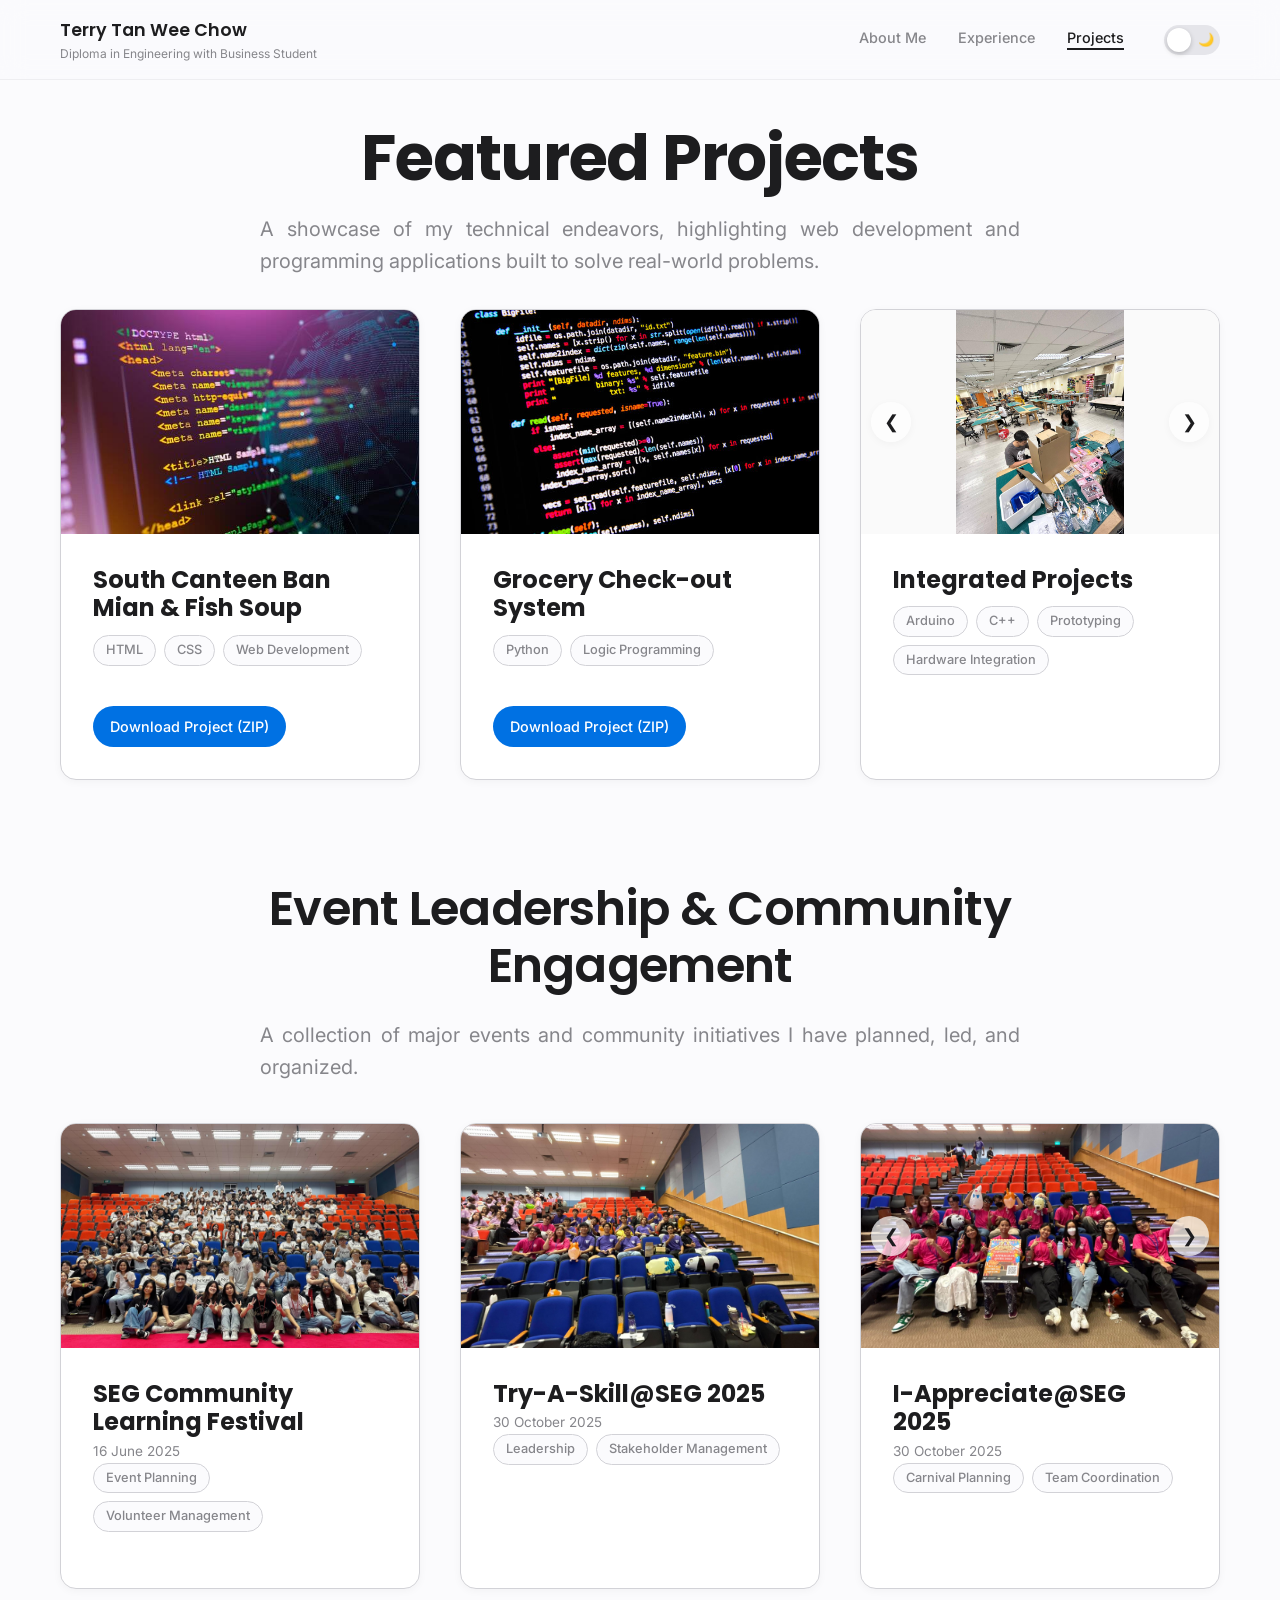
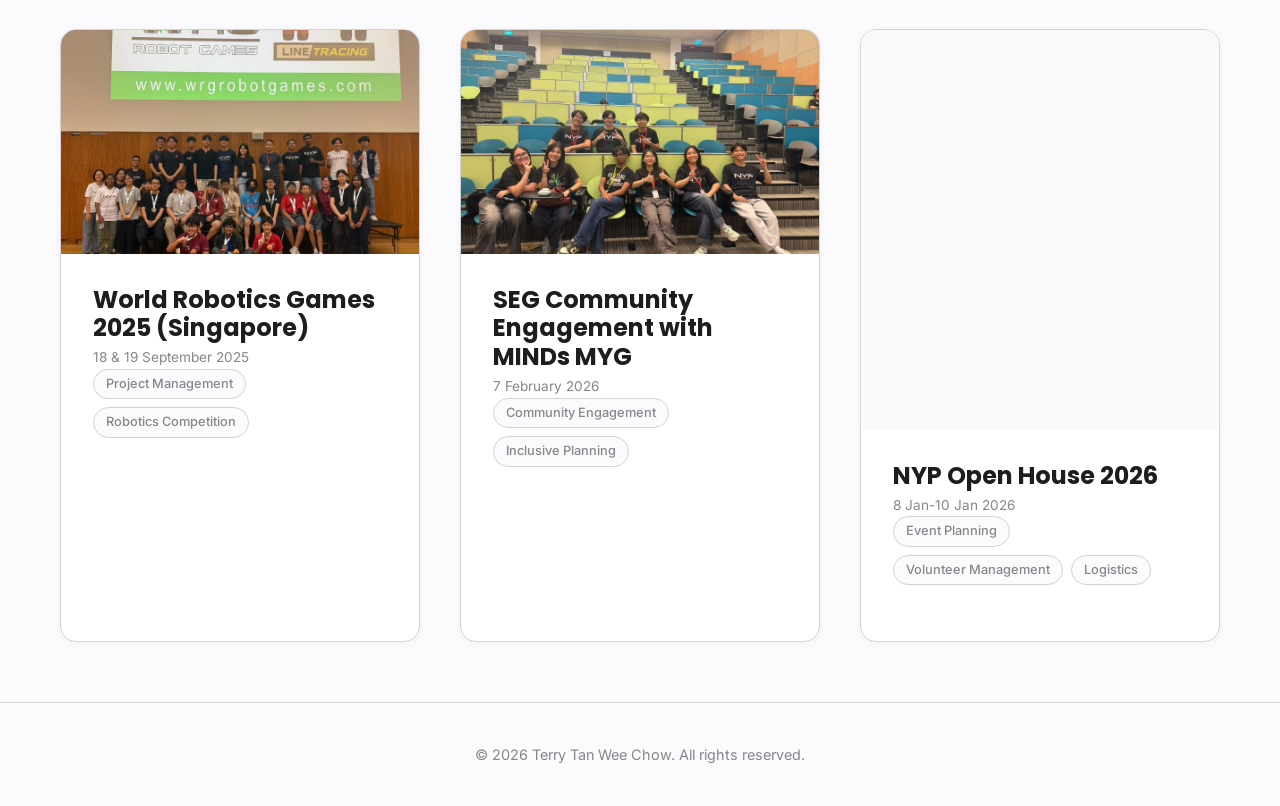
==== commit 58bb0ece: "Add files via upload" ====
--- a/project.html
+++ b/project.html
@@ -4,7 +4,7 @@
 <head>
   <meta charset="UTF-8">
   <meta name="viewport" content="width=device-width, initial-scale=1.0">
-  <title>Projects | Portfolio</title>
+  <title>Projects | Terry Digital Portfolio</title>
   <link rel="stylesheet" href="style/style.css">
   <link rel="preconnect" href="https://fonts.googleapis.com">
   <link rel="preconnect" href="https://fonts.gstatic.com" crossorigin>
@@ -59,13 +59,15 @@
             loading="lazy"
             onerror="this.src='data:image/svg+xml;charset=UTF-8,%3Csvg xmlns=\'http://www.w3.org/2000/svg\' width=\'600\' height=\'400\' viewBox=\'0 0 600 400\'%3E%3Crect width=\'600\' height=\'400\' fill=\'%23e5e5ea\'/%3E%3Ctext x=\'50%25\' y=\'50%25\' dominant-baseline=\'middle\' text-anchor=\'middle\' fill=\'%2386868b\' font-family=\'sans-serif\' font-size=\'20\'%3EImage Placeholder%3C/text%3E%3C/svg%3E'">
         </div>
-        <div class="project-content">
+        <div class="project-content" style="cursor: pointer;" onclick="toggleTimeline(this)">
           <h3 class="project-title">South Canteen Ban Mian & Fish Soup</h3>
-          <p class="project-description">As part of my Internet and Web Development project, I created a responsive
-            website for the Ban Mian and Fish Soup stall in NYP’s South Canteen. The site showcases the stall's menu,
-            pricing, operating hours and forms, designed with a clean layout and user-friendly navigation to enhance the
-            customer experience. This project demonstrated my skills in basic HTML and basic CSS, along with attention
-            to real-world usability.</p>
+          <div class="timeline-description">
+            <p class="project-description" style="margin-bottom: 16px;">As part of my Internet and Web Development project, I created a responsive
+              website for the Ban Mian and Fish Soup stall in NYP’s South Canteen. The site showcases the stall's menu,
+              pricing, operating hours and forms, designed with a clean layout and user-friendly navigation to enhance the
+              customer experience. This project demonstrated my skills in basic HTML and basic CSS, along with attention
+              to real-world usability.</p>
+          </div>
           <div class="project-tags">
             <span class="tag">HTML</span>
             <span class="tag">CSS</span>
@@ -84,13 +86,15 @@
             loading="lazy"
             onerror="this.src='data:image/svg+xml;charset=UTF-8,%3Csvg xmlns=\'http://www.w3.org/2000/svg\' width=\'600\' height=\'400\' viewBox=\'0 0 600 400\'%3E%3Crect width=\'600\' height=\'400\' fill=\'%23e5e5ea\'/%3E%3Ctext x=\'50%25\' y=\'50%25\' dominant-baseline=\'middle\' text-anchor=\'middle\' fill=\'%2386868b\' font-family=\'sans-serif\' font-size=\'20\'%3EImage Placeholder%3C/text%3E%3C/svg%3E'">
         </div>
-        <div class="project-content">
+        <div class="project-content" style="cursor: pointer;" onclick="toggleTimeline(this)">
           <h3 class="project-title">Grocery Check-out System</h3>
-          <p class="project-description">In a Programming module, my teammate, Yong Yu and I developed a simple grocery
-            checkout
-            system that allows users to select groceries, calculate totals with GSTs, and apply discounts. The program
-            features basic item management, real-time price updates, and a clean console interface, showcasing our
-            understanding of Python logic and teamwork in problem-solving.</p>
+          <div class="timeline-description">
+            <p class="project-description" style="margin-bottom: 16px;">In a Programming module, my teammate, Yong Yu and I developed a simple grocery
+              checkout
+              system that allows users to select groceries, calculate totals with GSTs, and apply discounts. The program
+              features basic item management, real-time price updates, and a clean console interface, showcasing our
+              understanding of Python logic and teamwork in problem-solving.</p>
+          </div>
           <div class="project-tags">
             <span class="tag">Python</span>
             <span class="tag">Logic Programming</span>
@@ -122,16 +126,18 @@
           <button class="carousel-btn prev-btn" id="integrated-prev" aria-label="Previous image">&#10094;</button>
           <button class="carousel-btn next-btn" id="integrated-next" aria-label="Next image">&#10095;</button>
         </div>
-        <div class="project-content">
+        <div class="project-content" style="cursor: pointer;" onclick="toggleTimeline(this)">
           <h3 class="project-title">Integrated Projects</h3>
-          <p class="project-description">Together with my classmates, Kieren, Heidi, and Xandra, we developed a Smart
-            Food Redistribution System as part of the Integrated Project (Ideation and Realisation) modules across Year
-            2 Semester 1 and 2. In the ideation phase, the team designed a prototype concept for a vending-machine-like
-            system that collects surplus food, processes it safely, and redistributes it to communities in need. In the
-            realisation phase, the project was further developed with hardware integration using Arduino Uno and C++
-            programming to demonstrate a more functional system. Although the project did not win at the final mini
-            showcase, it provided valuable experience in prototyping, system development, and engaging with external
-            visitors such as NExplorers and Shell representatives.</p>
+          <div class="timeline-description">
+            <p class="project-description" style="margin-bottom: 16px;">Together with my classmates, Kieren, Heidi, and Xandra, we developed a Smart
+              Food Redistribution System as part of the Integrated Project (Ideation and Realisation) modules across Year
+              2 Semester 1 and 2. In the ideation phase, the team designed a prototype concept for a vending-machine-like
+              system that collects surplus food, processes it safely, and redistributes it to communities in need. In the
+              realisation phase, the project was further developed with hardware integration using Arduino Uno and C++
+              programming to demonstrate a more functional system. Although the project did not win at the final mini
+              showcase, it provided valuable experience in prototyping, system development, and engaging with external
+              visitors such as NExplorers and Shell representatives.</p>
+          </div>
           <div class="project-tags">
             <span class="tag">Arduino</span>
             <span class="tag">C++</span>
@@ -156,17 +162,18 @@
       <!-- Event 1 -->
       <div class="project-card">
         <div class="project-image-wrapper">
-          <img src="style/images/seg clf.jpg" alt="SEG Community Learning Festival" class="project-image"
-            loading="lazy"
-            onerror="this.src='data:image/svg+xml;charset=UTF-8,%3Csvg xmlns=\'http://www.w3.org/2000/svg\' width=\'600\' height=\'400\' viewBox=\'0 0 600 400\'%3E%3Crect width=\'600\' height=\'400\' fill=\'%23e5e5ea\'/%3E%3Ctext x=\'50%25\' y=\'50%25\' dominant-baseline=\'middle\' text-anchor=\'middle\' fill=\'%2386868b\' font-family=\'sans-serif\' font-size=\'20\'%3EImage Placeholder%3C/text%3E%3C/svg%3E'">
-        </div>
-        <div class="project-content">
+          <img src="style/images/seg clf.jpg" alt="SEG Community Learning Festival" class="project-image" loading="lazy"
+            onerror="this.src='data:image/svg+xml;charset=UTF-8,%3Csvg xmlns=\'http://www.w3.org/2000/svg\' width=\'600\' height=\'400\' viewBox=\'0 0 600 400\'%3E%3Crect width=\'600\' height=\'400\' fill=\'%23e5e5ea\'/%3E%3Ctext x=\'50%25\' y=\'50%25\' dominant-baseline=\'middle\' text-anchor=\'middle\' fill=\'%2386868b\' font-family=\'sans-serif\' font-size=\'20\'%3EImage Placeholder%3C/text%3E%3C/svg%3E'">
+        </div>
+        <div class="project-content" style="cursor: pointer;" onclick="toggleTimeline(this)">
           <h3 class="project-title" style="margin-bottom: 4px;">SEG Community Learning Festival</h3>
-          <p class="duration" style="margin-bottom: 16px;">16 June 2025</p>
-          <p class="project-description"><strong>Admin IC (Organising Committee)</strong><br><br>As the Admin IC for the
-            Community Learning Festival under the School of Engineering Club, I was part of the organising committee
-            responsible for volunteer management. I worked closely with various student interest groups and schoolmates
-            to support workshop planning, while also liaising with community partners invited to NYP for the event.</p>
+          <p class="duration" style="margin-bottom: 0;">16 June 2025</p>
+          <div class="timeline-description">
+            <p class="project-description" style="margin-top: 16px; margin-bottom: 16px;"><strong>Admin IC (Organising Committee)</strong><br><br>As the Admin IC for the
+              Community Learning Festival under the School of Engineering Club, I was part of the organising committee
+              responsible for volunteer management. I worked closely with various student interest groups and schoolmates
+              to support workshop planning, while also liaising with community partners invited to NYP for the event.</p>
+          </div>
           <div class="project-tags">
             <span class="tag">Event Planning</span>
             <span class="tag">Volunteer Management</span>
@@ -180,15 +187,17 @@
           <img src="style/images/try a skill (1).jpg" alt="Try-A-Skill@SEG 2025" class="project-image" loading="lazy"
             onerror="this.src='data:image/svg+xml;charset=UTF-8,%3Csvg xmlns=\'http://www.w3.org/2000/svg\' width=\'600\' height=\'400\' viewBox=\'0 0 600 400\'%3E%3Crect width=\'600\' height=\'400\' fill=\'%23e5e5ea\'/%3E%3Ctext x=\'50%25\' y=\'50%25\' dominant-baseline=\'middle\' text-anchor=\'middle\' fill=\'%2386868b\' font-family=\'sans-serif\' font-size=\'20\'%3EImage Placeholder%3C/text%3E%3C/svg%3E'">
         </div>
-        <div class="project-content">
+        <div class="project-content" style="cursor: pointer;" onclick="toggleTimeline(this)">
           <h3 class="project-title" style="margin-bottom: 4px;">Try-A-Skill@SEG 2025</h3>
-          <p class="duration" style="margin-bottom: 16px;">30 October 2025</p>
-          <p class="project-description"><strong>Overall In-Charge</strong><br><br>This is my first major event in NYP
-            that I lead as the Overall In-Charge. This is an annual event for NYP SEG Club in collaboration with the
-            Interest Groups to plan activities to allow NYP students to learn more about the different diploma in the
-            school and try out fun games. Throughout the planning stage which spans about four months, I learnt
-            important skills to communicate more effectively with the stakeholders involved, my committee and the
-            Interest Groups. The event attracted about 100 students participating.</p>
+          <p class="duration" style="margin-bottom: 0;">30 October 2025</p>
+          <div class="timeline-description">
+            <p class="project-description" style="margin-top: 16px; margin-bottom: 16px;"><strong>Overall In-Charge</strong><br><br>This is my first major event in NYP
+              that I lead as the Overall In-Charge. This is an annual event for NYP SEG Club in collaboration with the
+              Interest Groups to plan activities to allow NYP students to learn more about the different diploma in the
+              school and try out fun games. Throughout the planning stage which spans about four months, I learnt
+              important skills to communicate more effectively with the stakeholders involved, my committee and the
+              Interest Groups. The event attracted about 100 students participating.</p>
+          </div>
           <div class="project-tags">
             <span class="tag">Leadership</span>
             <span class="tag">Stakeholder Management</span>
@@ -222,14 +231,16 @@
           <button class="carousel-btn prev-btn" id="iappreciate-prev" aria-label="Previous image">&#10094;</button>
           <button class="carousel-btn next-btn" id="iappreciate-next" aria-label="Next image">&#10095;</button>
         </div>
-        <div class="project-content">
+        <div class="project-content" style="cursor: pointer;" onclick="toggleTimeline(this)">
           <h3 class="project-title" style="margin-bottom: 4px;">I-Appreciate@SEG 2025</h3>
-          <p class="duration" style="margin-bottom: 16px;">30 October 2025</p>
-          <p class="project-description"><strong>Assistant In-Charge</strong><br><br>I-Appreciate@SEG is an annual event
-            where NYP SEG Club planned fun carnival activities with rewards and carnival snacks for all students and
-            lecturers. It is also a day where NYP SEG shows our appreciation to our lecturers and non-teaching staffs
-            for their dedication to creating a good study environment for us. As the Assistant In-Charge, I played a
-            significant role in ensuring success of the event while working closely with the OIC and the Committee.</p>
+          <p class="duration" style="margin-bottom: 0;">30 October 2025</p>
+          <div class="timeline-description">
+            <p class="project-description" style="margin-top: 16px; margin-bottom: 16px;"><strong>Assistant In-Charge</strong><br><br>I-Appreciate@SEG is an annual event
+              where NYP SEG Club planned fun carnival activities with rewards and carnival snacks for all students and
+              lecturers. It is also a day where NYP SEG shows our appreciation to our lecturers and non-teaching staffs
+              for their dedication to creating a good study environment for us. As the Assistant In-Charge, I played a
+              significant role in ensuring success of the event while working closely with the OIC and the Committee.</p>
+          </div>
           <div class="project-tags">
             <span class="tag">Carnival Planning</span>
             <span class="tag">Team Coordination</span>
@@ -243,13 +254,15 @@
           <img src="style/images/wrg 2025.jpeg" alt="World Robotics Games 2025" class="project-image" loading="lazy"
             onerror="this.src='data:image/svg+xml;charset=UTF-8,%3Csvg xmlns=\'http://www.w3.org/2000/svg\' width=\'600\' height=\'400\' viewBox=\'0 0 600 400\'%3E%3Crect width=\'600\' height=\'400\' fill=\'%23e5e5ea\'/%3E%3Ctext x=\'50%25\' y=\'50%25\' dominant-baseline=\'middle\' text-anchor=\'middle\' fill=\'%2386868b\' font-family=\'sans-serif\' font-size=\'20\'%3EImage Placeholder%3C/text%3E%3C/svg%3E'">
         </div>
-        <div class="project-content">
+        <div class="project-content" style="cursor: pointer;" onclick="toggleTimeline(this)">
           <h3 class="project-title" style="margin-bottom: 4px;">World Robotics Games 2025 (Singapore)</h3>
-          <p class="duration" style="margin-bottom: 16px;">18 & 19 September 2025</p>
-          <p class="project-description"><strong>Overall In-Charge</strong><br><br>World Robotics Games 2025 (Singapore)
-            was hosted at Nanyang Polytechnic on 18 and 19 September, an inter-institutional competition involving
-            secondary school, ITE, and polytechnic students. As the OIC, I led the planning and execution of the event,
-            worked with the Robotics Interest Group, and managing volunteers expectations and welfare.</p>
+          <p class="duration" style="margin-bottom: 0;">18 & 19 September 2025</p>
+          <div class="timeline-description">
+            <p class="project-description" style="margin-top: 16px; margin-bottom: 16px;"><strong>Overall In-Charge</strong><br><br>World Robotics Games 2025 (Singapore)
+              was hosted at Nanyang Polytechnic on 18 and 19 September, an inter-institutional competition involving
+              secondary school, ITE, and polytechnic students. As the OIC, I led the planning and execution of the event,
+              worked with the Robotics Interest Group, and managing volunteers expectations and welfare.</p>
+          </div>
           <div class="project-tags">
             <span class="tag">Project Management</span>
             <span class="tag">Robotics Competition</span>
@@ -264,15 +277,17 @@
             class="project-image" loading="lazy"
             onerror="this.src='data:image/svg+xml;charset=UTF-8,%3Csvg xmlns=\'http://www.w3.org/2000/svg\' width=\'600\' height=\'400\' viewBox=\'0 0 600 400\'%3E%3Crect width=\'600\' height=\'400\' fill=\'%23e5e5ea\'/%3E%3Ctext x=\'50%25\' y=\'50%25\' dominant-baseline=\'middle\' text-anchor=\'middle\' fill=\'%2386868b\' font-family=\'sans-serif\' font-size=\'20\'%3EImage Placeholder%3C/text%3E%3C/svg%3E'">
         </div>
-        <div class="project-content">
+        <div class="project-content" style="cursor: pointer;" onclick="toggleTimeline(this)">
           <h3 class="project-title" style="margin-bottom: 4px;">SEG Community Engagement with MINDs MYG</h3>
-          <p class="duration" style="margin-bottom: 16px;">7 February 2026</p>
-          <p class="project-description"><strong>Overall In-Charge</strong><br><br>SEG Community Engagement with MINDS
-            MYG was organised by the Diploma in Sustainability in Engineering with Business (DSEB) chapter and SEG Club.
-            As the OIC, I led in the planning of the event which spans about two months. The event is one-day inclusive
-            celebration featuring interactive workshops and performances for individuals with intellectual disabilities,
-            in conjunction with Chinese New Year festivities. It was the first event I managed as the Chairman of the
-            DSEB Chapter, collaborating with SEG Club and external vendor, MINDs MYG.</p>
+          <p class="duration" style="margin-bottom: 0;">7 February 2026</p>
+          <div class="timeline-description">
+            <p class="project-description" style="margin-top: 16px; margin-bottom: 16px;"><strong>Overall In-Charge</strong><br><br>SEG Community Engagement with MINDS
+              MYG was organised by the Diploma in Sustainability in Engineering with Business (DSEB) chapter and SEG Club.
+              As the OIC, I led in the planning of the event which spans about two months. The event is one-day inclusive
+              celebration featuring interactive workshops and performances for individuals with intellectual disabilities,
+              in conjunction with Chinese New Year festivities. It was the first event I managed as the Chairman of the
+              DSEB Chapter, collaborating with SEG Club and external vendor, MINDs MYG.</p>
+          </div>
           <div class="project-tags">
             <span class="tag">Community Engagement</span>
             <span class="tag">Inclusive Planning</span>
@@ -288,16 +303,18 @@
             scrolling="no" allowtransparency="true"
             style="border: none; overflow: hidden; min-height: 400px; max-width: 320px; margin: 0 auto; display: block;"></iframe>
         </div>
-        <div class="project-content">
+        <div class="project-content" style="cursor: pointer;" onclick="toggleTimeline(this)">
           <h3 class="project-title" style="margin-bottom: 4px;">NYP Open House 2026</h3>
-          <p class="duration" style="margin-bottom: 16px;">8 Jan-10 Jan 2026</p>
-          <p class="project-description"><strong>Overall In-Charge</strong><br><br>On 8 Jan-10 Jan 2026, NYP hosted open
-            house for prospective students and
-            parents. As part of the Diploma in Sustainability in Engineering with Business (DSEB), I led in the
-            planning, recruitment of volunteers for the diploma student ambassadors, and overseeing booth setup to
-            ensure a smooth and engaging visitor experience. Across all three days, we clocked in almost 1200 visitors
-            to our diploma booths, showcasing diploma's curriculum, projects, and opportunities, while ensuring
-            effective crowd flow, logistics, and on-the-day operations.</p>
+          <p class="duration" style="margin-bottom: 0;">8 Jan-10 Jan 2026</p>
+          <div class="timeline-description">
+            <p class="project-description" style="margin-top: 16px; margin-bottom: 16px;"><strong>Overall In-Charge</strong><br><br>On 8 Jan-10 Jan 2026, NYP hosted open
+              house for prospective students and
+              parents. As part of the Diploma in Sustainability in Engineering with Business (DSEB), I led in the
+              planning, recruitment of volunteers for the diploma student ambassadors, and overseeing booth setup to
+              ensure a smooth and engaging visitor experience. Across all three days, we clocked in almost 1200 visitors
+              to our diploma booths, showcasing diploma's curriculum, projects, and opportunities, while ensuring
+              effective crowd flow, logistics, and on-the-day operations.</p>
+          </div>
           <div class="project-tags">
             <span class="tag">Event Planning</span>
             <span class="tag">Volunteer Management</span>
@@ -315,6 +332,14 @@
       <p>&copy; 2026 Terry Tan Wee Chow. All rights reserved.</p>
     </div>
   </footer>
+
+  <!-- Scroll to Top Button -->
+  <button id="scrollToTopBtn" class="scroll-to-top" aria-label="Scroll to top">
+    <svg viewBox="0 0 24 24" fill="none" stroke="currentColor" stroke-width="2" stroke-linecap="round" stroke-linejoin="round">
+      <path d="M12 19V5"></path>
+      <polyline points="5 12 12 5 19 12"></polyline>
+    </svg>
+  </button>
 
   <script>
     // Mobile Menu Toggle
@@ -388,4 +413,4 @@
   <script src="style/theme.js"></script>
 </body>
 
-</html>
+</html>
--- a/style/style.css
+++ b/style/style.css
@@ -132,6 +132,18 @@
 .delay-2 { animation-delay: 0.2s; }
 .delay-3 { animation-delay: 0.3s; }
 
+/* Scroll Animations */
+.scroll-fade-up {
+  opacity: 0;
+  transform: translateY(40px);
+  transition: opacity 0.8s cubic-bezier(0.25, 0.1, 0.25, 1), transform 0.8s cubic-bezier(0.25, 0.1, 0.25, 1);
+}
+
+.scroll-fade-up.is-visible {
+  opacity: 1;
+  transform: translateY(0);
+}
+
 /* Navigation */
 .navbar {
   position: fixed;
@@ -373,17 +385,53 @@
 }
 
 .skill-card {
-  background: var(--card-bg);
-  padding: 32px;
+  background: transparent;
+  perspective: 1000px;
+  min-height: 250px;
+  padding: 0;
+  border: none;
+  box-shadow: none;
+  cursor: pointer;
+  transition: transform var(--transition-normal);
+}
+
+.skill-card:hover {
+  transform: translateY(-5px);
+}
+
+.flip-card-inner {
+  position: relative;
+  width: 100%;
+  height: 100%;
+  text-align: center;
+  transition: transform 0.6s cubic-bezier(0.4, 0, 0.2, 1);
+  transform-style: preserve-3d;
+}
+
+.skill-card.flipped .flip-card-inner {
+  transform: rotateY(180deg);
+}
+
+.flip-card-front, .flip-card-back {
+  position: absolute;
+  width: 100%;
+  height: 100%;
+  -webkit-backface-visibility: hidden; /* Safari */
+  backface-visibility: hidden;
   border-radius: var(--radius-md);
   box-shadow: var(--shadow-sm);
-  transition: all var(--transition-normal);
   border: 1px solid var(--border-color);
-}
-
-.skill-card:hover {
-  transform: translateY(-5px);
-  box-shadow: var(--shadow-md);
+  padding: 32px;
+  background: var(--card-bg);
+  display: flex;
+  flex-direction: column;
+  justify-content: center;
+  align-items: center;
+}
+
+.flip-card-back {
+  transform: rotateY(180deg);
+  justify-content: flex-start;
 }
 
 .skill-list {
@@ -416,6 +464,20 @@
   bottom: 0;
   left: 50%;
   margin-left: -1px;
+}
+
+.timeline-description {
+  max-height: 0;
+  overflow: hidden;
+  opacity: 0;
+  margin-top: 0;
+  transition: all 0.4s ease-out;
+}
+
+.timeline-description.expanded {
+  max-height: 1500px;
+  opacity: 1;
+  margin-top: 16px;
 }
 
 .timeline-item {
@@ -716,6 +778,40 @@
   display: inline-flex;
   align-items: center;
   justify-content: center;
+}
+
+/* Scroll to Top Button */
+.scroll-to-top {
+  position: fixed;
+  bottom: 30px;
+  right: 30px;
+  width: 50px;
+  height: 50px;
+  background-color: var(--accent-color);
+  color: white;
+  border: none;
+  border-radius: 50%;
+  display: flex;
+  align-items: center;
+  justify-content: center;
+  cursor: pointer;
+  box-shadow: var(--shadow-md);
+  opacity: 0;
+  visibility: hidden;
+  transform: translateY(20px);
+  transition: all 0.3s cubic-bezier(0.25, 0.1, 0.25, 1);
+  z-index: 1000;
+}
+
+.scroll-to-top.show {
+  opacity: 1;
+  visibility: visible;
+  transform: translateY(0);
+}
+
+.scroll-to-top:hover {
+  transform: translateY(-5px);
+  box-shadow: 0 10px 25px rgba(0, 113, 227, 0.4);
 }
 
 /* Theme Switch */
